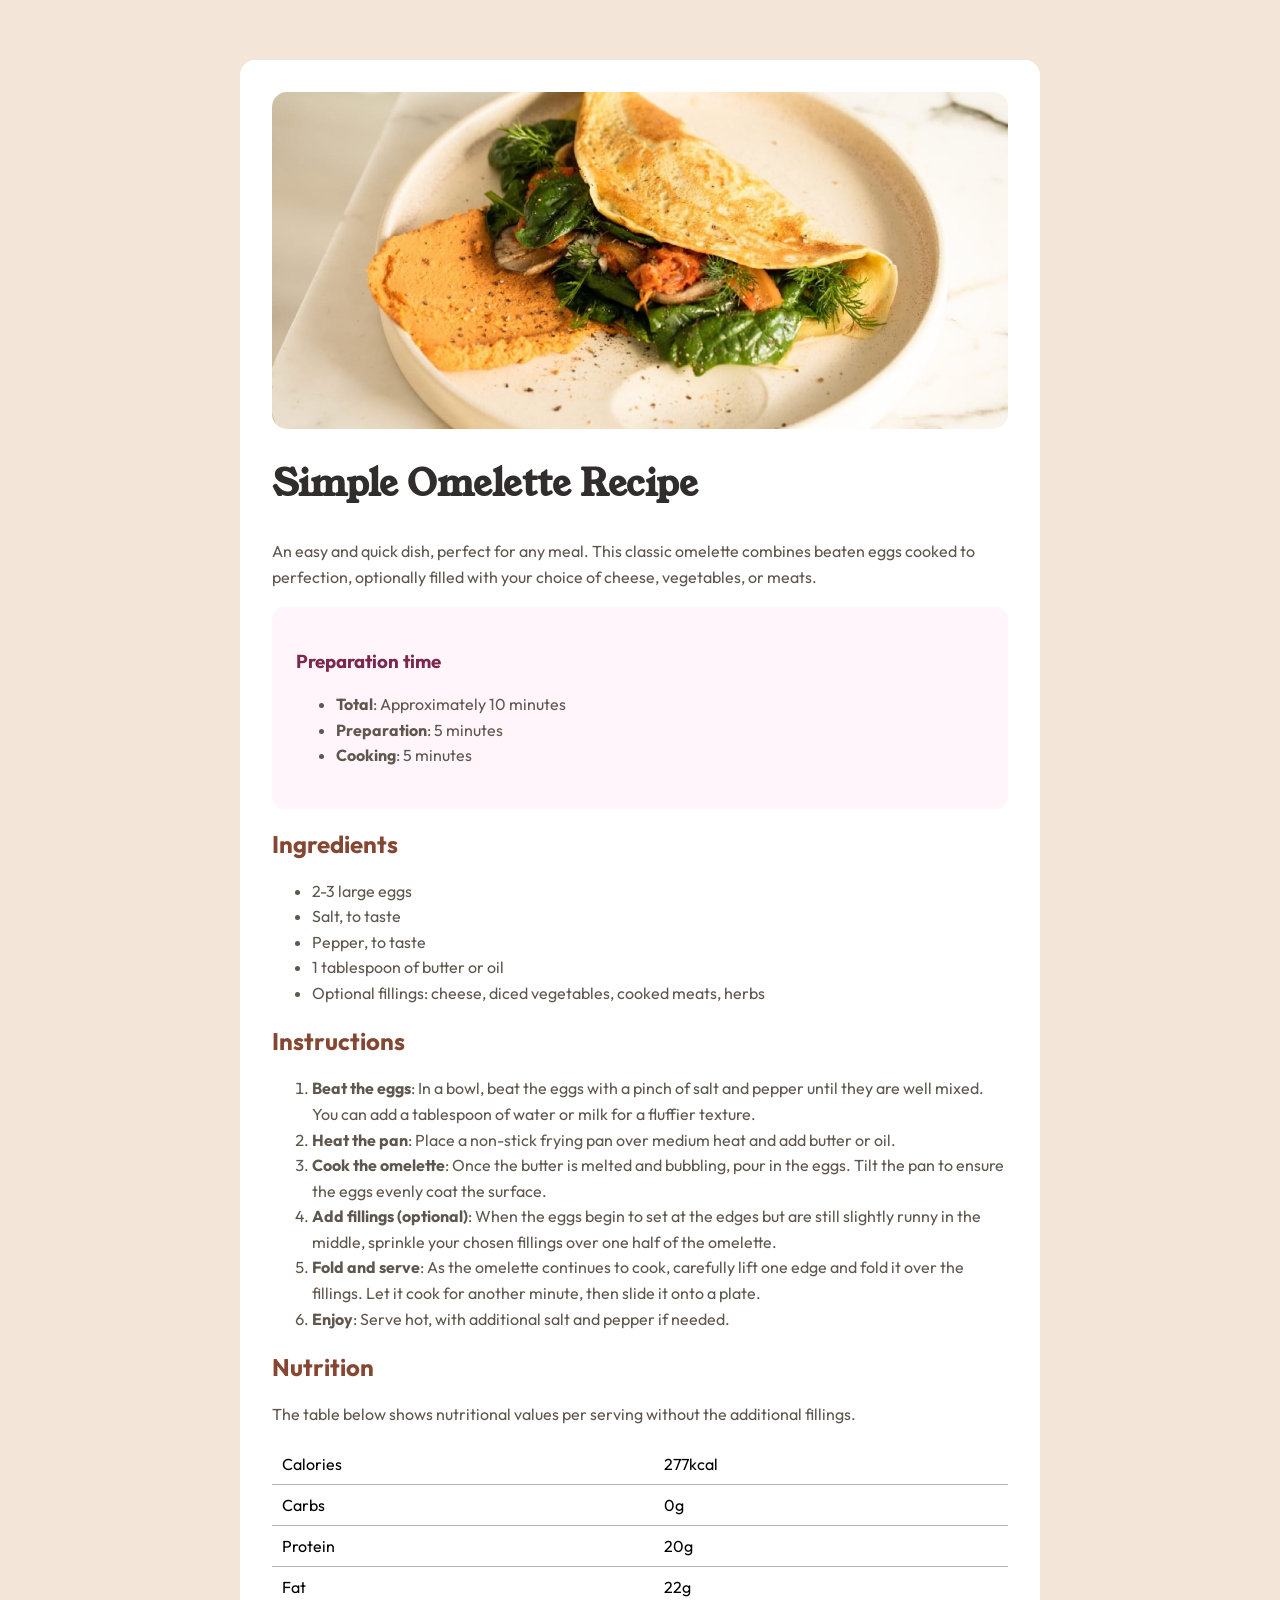
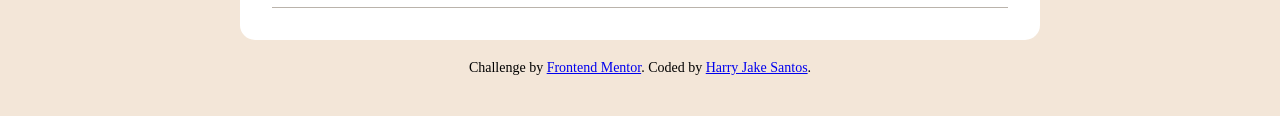
==== index.html @ 8bf8915b "Fix the file structure" ====
<!doctype html>
<html lang="en">
  <head>
    <meta charset="UTF-8" />
    <meta name="viewport" content="width=device-width, initial-scale=1.0" />
    <!-- displays site properly based on user's device -->
    <link rel="stylesheet" href="style.css" />
    <link
      rel="icon"
      type="image/png"
      sizes="32x32"
      href="./assets/images/favicon-32x32.png"
    />
    <title>Frontend Mentor | Recipe page</title>
  </head>

  <body>
    <main id="recipe-card">
      <section class="hero">
        <img src="assets/images/image-omelette.jpeg" alt="Omelette" />
        <h1>Simple Omelette Recipe</h1>

        <p>
          An easy and quick dish, perfect for any meal. This classic omelette
          combines beaten eggs cooked to perfection, optionally filled with your
          choice of cheese, vegetables, or meats.
        </p>
      </section>

      <section class="instruction">
        <article class="preparation-box">
          <h3>Preparation time</h3>
          <ul>
            <li><strong>Total</strong>: Approximately 10 minutes</li>
            <li><strong>Preparation</strong>: 5 minutes</li>
            <li><strong>Cooking</strong>: 5 minutes</li>
          </ul>
        </article>

        <article>
          <h2>Ingredients</h2>

          <ul>
            <li>2-3 large eggs</li>
            <li>Salt, to taste</li>
            <li>Pepper, to taste</li>
            <li>1 tablespoon of butter or oil</li>
            <li>
              Optional fillings: cheese, diced vegetables, cooked meats, herbs
            </li>
          </ul>
        </article>

        <article>
          <h2>Instructions</h2>
          <ol>
            <li>
              <strong>Beat the eggs</strong>: In a bowl, beat the eggs with a
              pinch of salt and pepper until they are well mixed. You can add a
              tablespoon of water or milk for a fluffier texture.
            </li>
            <li>
              <strong>Heat the pan</strong>: Place a non-stick frying pan over
              medium heat and add butter or oil.
            </li>

            <li>
              <strong>Cook the omelette</strong>: Once the butter is melted and
              bubbling, pour in the eggs. Tilt the pan to ensure the eggs evenly
              coat the surface.
            </li>

            <li>
              <strong>Add fillings (optional)</strong>: When the eggs begin to
              set at the edges but are still slightly runny in the middle,
              sprinkle your chosen fillings over one half of the omelette.
            </li>

            <li>
              <strong>Fold and serve</strong>: As the omelette continues to
              cook, carefully lift one edge and fold it over the fillings. Let
              it cook for another minute, then slide it onto a plate.
            </li>

            <li>
              <strong>Enjoy</strong>: Serve hot, with additional salt and pepper
              if needed.
            </li>
          </ol>
        </article>

        <article>
          <h2>Nutrition</h2>
          <p>
            The table below shows nutritional values per serving without the
            additional fillings.
          </p>

          <table>
            <tr>
              <td>Calories</td>
              <td>277kcal</td>
            </tr>

            <tr>
              <td>Carbs</td>
              <td>0g</td>
            </tr>

            <tr>
              <td>Protein</td>
              <td>20g</td>
            </tr>

            <tr>
              <td>Fat</td>
              <td>22g</td>
            </tr>
          </table>
        </article>
      </section>
    </main>

    <footer class="attribution">
      Challenge by
      <a href="https://www.frontendmentor.io?ref=challenge">Frontend Mentor</a>.
      Coded by <a href="#">Harry Jake Santos</a>.
    </footer>
  </body>
</html>
---- style.css ----
@font-face {
  font-family: Young Serif;
  src: url(./assets/fonts/young-serif/YoungSerif-Regular.ttf);
}

@font-face {
  font-family: Outfit;
  src: url(./assets/fonts/outfit/Outfit-VariableFont_wght.ttf);
}

/* Reset some default spacing */
body {
  background-color: hsl(30, 54%, 90%);
  margin: 0;
  padding: 16px;
}

/* Main container */
#recipe-card {
  background-color: white;
  width: 100%;
  max-width: 736px;
  margin: 20px auto;
  padding: 24px 16px;
  border-radius: 15px;
}

/* Typography */
main {
  font-family: "Outfit";
}

h1 {
  font-family: "Young Serif";
  color: hsl(24, 5%, 18%);
  font-size: clamp(24px, 5vw, 36px);
}

h2 {
  color: hsl(14, 45%, 36%);
}

h3 {
  color: hsl(332, 51%, 32%);
}

p,
li {
  color: hsl(30, 10%, 34%);
  font-size: clamp(14px, 2.5vw, 16px);
  line-height: 1.6;
}

/* Preparation box */
.preparation-box {
  background-color: hsl(330, 100%, 98%);
  padding: 20px;
  border-radius: 12px;
}

/* Image */
img {
  width: 100%;
  height: auto;
  display: block;
  border-radius: 15px;
  margin-bottom: 16px;
}

/* Table */
table {
  width: 100%;
  border-collapse: collapse;
}

th,
td {
  border-bottom: 1px solid hsl(30, 10%, 70%);
  padding: 10px;
  text-align: left;
}

.attribution {
  text-align: center;
  font-size: 14px;
}

:focus {
  outline: 2px solid hsl(14, 45%, 36%);
  outline-offset: 2px;
}

/* Tablet */
@media (min-width: 768px) {
  #recipe-card {
    padding: 32px;
  }

  .preparation-box {
    padding: 24px;
  }
}

/* Desktop */
@media (min-width: 1024px) {
  body {
    padding: 40px;
  }
}
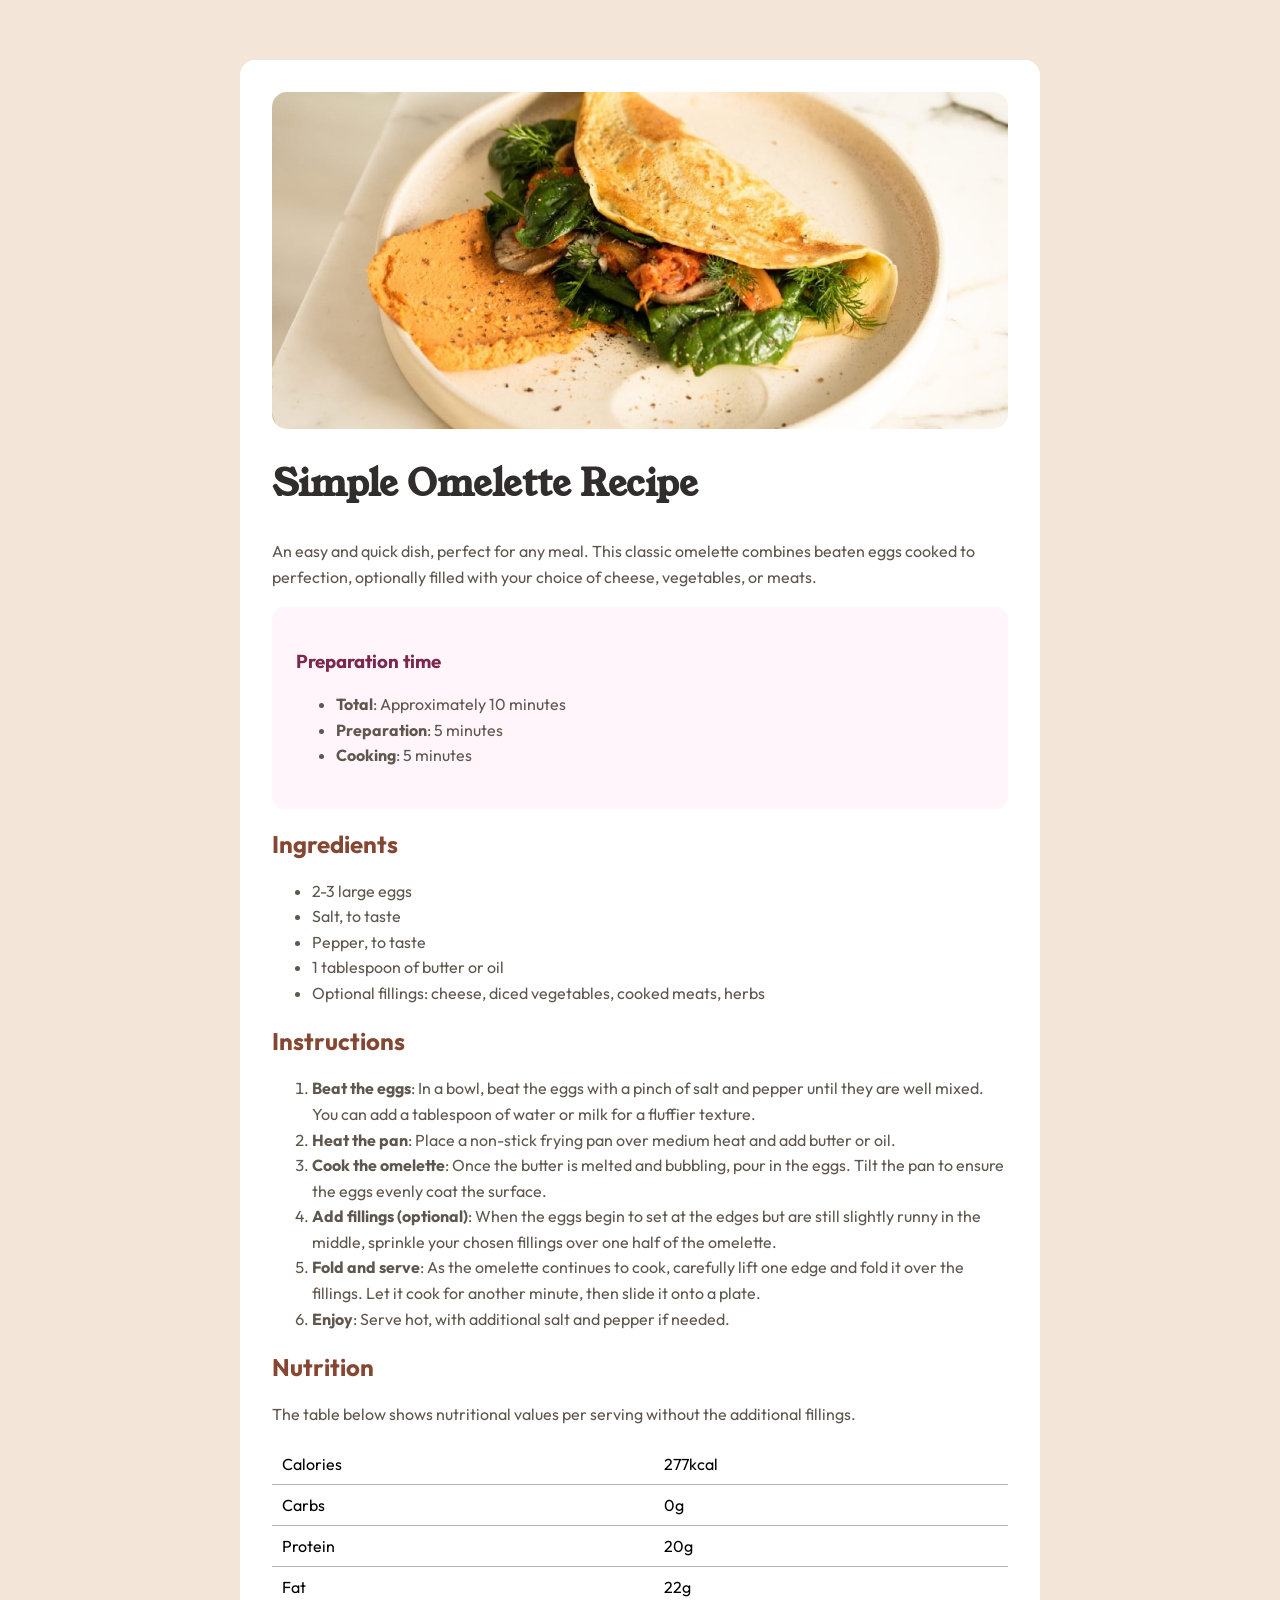
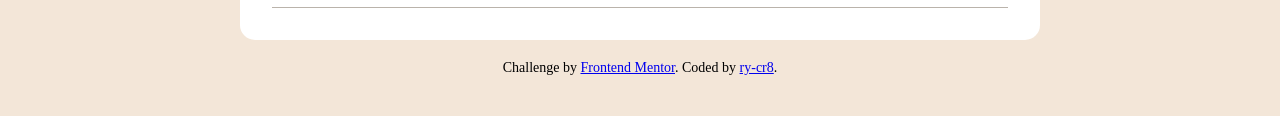
==== commit 0e0fd6fa: "Added a profile link" ====
--- a/index.html
+++ b/index.html
@@ -124,7 +124,7 @@
     <footer class="attribution">
       Challenge by
       <a href="https://www.frontendmentor.io?ref=challenge">Frontend Mentor</a>.
-      Coded by <a href="#">Harry Jake Santos</a>.
+      Coded by <a href="https://github.com/ry-cr8">ry-cr8</a>.
     </footer>
   </body>
 </html>
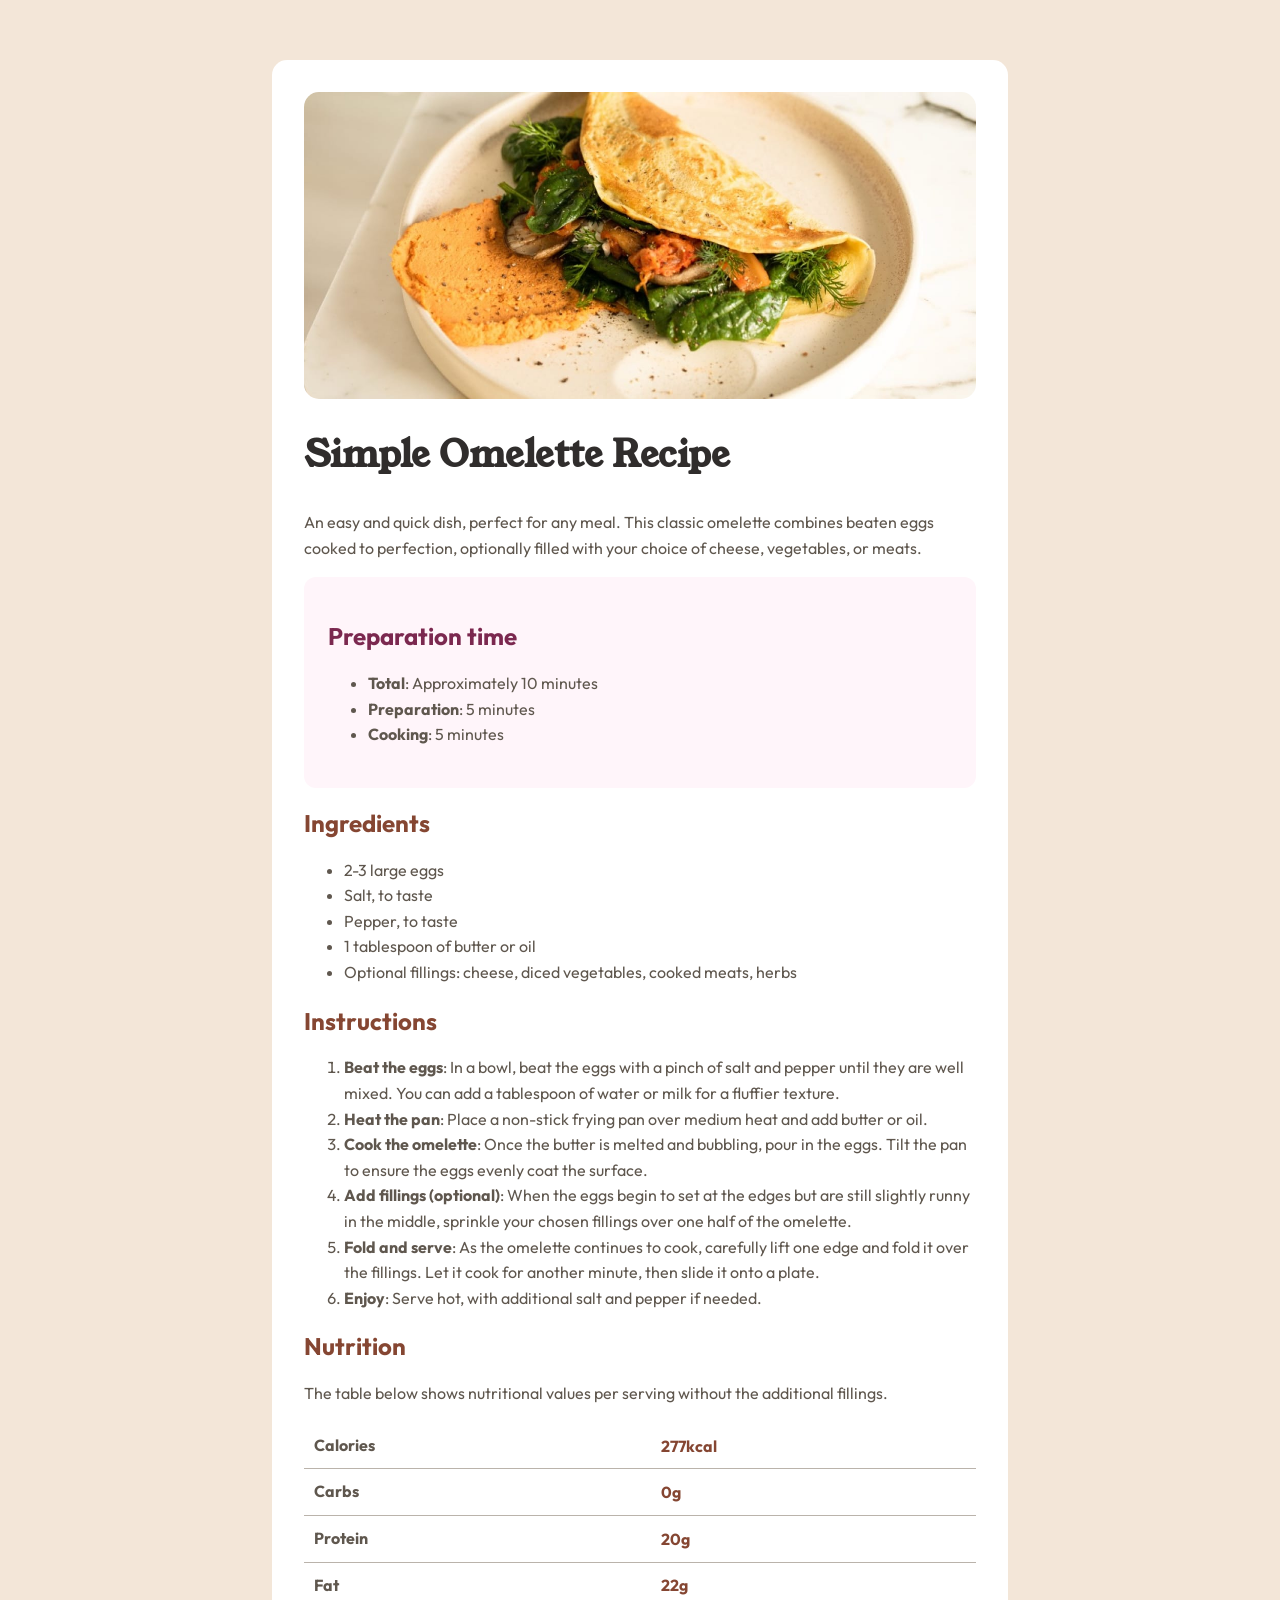
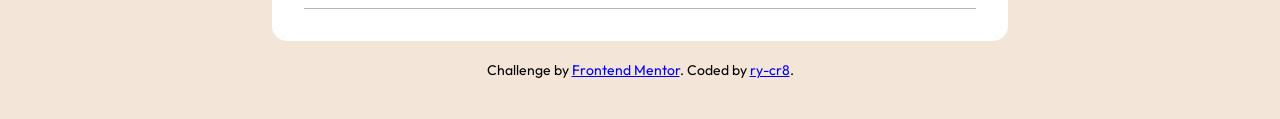
==== commit ad4b5555: "Improve semantic HTML, accessibility, and responsive CSS units" ====
--- a/index.html
+++ b/index.html
@@ -15,9 +15,12 @@
   </head>
 
   <body>
-    <main id="recipe-card">
+    <main class="recipe-card">
       <section class="hero">
-        <img src="assets/images/image-omelette.jpeg" alt="Omelette" />
+        <img
+          src="assets/images/image-omelette.jpeg"
+          alt="A freshly cooked omelette on a plate"
+        />
         <h1>Simple Omelette Recipe</h1>
 
         <p>
@@ -27,97 +30,97 @@
         </p>
       </section>
 
-      <section class="instruction">
-        <article class="preparation-box">
-          <h3>Preparation time</h3>
-          <ul>
-            <li><strong>Total</strong>: Approximately 10 minutes</li>
-            <li><strong>Preparation</strong>: 5 minutes</li>
-            <li><strong>Cooking</strong>: 5 minutes</li>
-          </ul>
-        </article>
+      <section class="preparation-box">
+        <h2 class="prept">Preparation time</h2>
+        <ul>
+          <li><strong>Total</strong>: Approximately 10 minutes</li>
+          <li><strong>Preparation</strong>: 5 minutes</li>
+          <li><strong>Cooking</strong>: 5 minutes</li>
+        </ul>
+      </section>
 
-        <article>
-          <h2>Ingredients</h2>
+      <section>
+        <h2>Ingredients</h2>
 
-          <ul>
-            <li>2-3 large eggs</li>
-            <li>Salt, to taste</li>
-            <li>Pepper, to taste</li>
-            <li>1 tablespoon of butter or oil</li>
-            <li>
-              Optional fillings: cheese, diced vegetables, cooked meats, herbs
-            </li>
-          </ul>
-        </article>
+        <ul>
+          <li>2-3 large eggs</li>
+          <li>Salt, to taste</li>
+          <li>Pepper, to taste</li>
+          <li>1 tablespoon of butter or oil</li>
+          <li>
+            Optional fillings: cheese, diced vegetables, cooked meats, herbs
+          </li>
+        </ul>
+      </section>
 
-        <article>
-          <h2>Instructions</h2>
-          <ol>
-            <li>
-              <strong>Beat the eggs</strong>: In a bowl, beat the eggs with a
-              pinch of salt and pepper until they are well mixed. You can add a
-              tablespoon of water or milk for a fluffier texture.
-            </li>
-            <li>
-              <strong>Heat the pan</strong>: Place a non-stick frying pan over
-              medium heat and add butter or oil.
-            </li>
+      <section>
+        <h2>Instructions</h2>
+        <ol>
+          <li>
+            <strong>Beat the eggs</strong>: In a bowl, beat the eggs with a
+            pinch of salt and pepper until they are well mixed. You can add a
+            tablespoon of water or milk for a fluffier texture.
+          </li>
+          <li>
+            <strong>Heat the pan</strong>: Place a non-stick frying pan over
+            medium heat and add butter or oil.
+          </li>
 
-            <li>
-              <strong>Cook the omelette</strong>: Once the butter is melted and
-              bubbling, pour in the eggs. Tilt the pan to ensure the eggs evenly
-              coat the surface.
-            </li>
+          <li>
+            <strong>Cook the omelette</strong>: Once the butter is melted and
+            bubbling, pour in the eggs. Tilt the pan to ensure the eggs evenly
+            coat the surface.
+          </li>
 
-            <li>
-              <strong>Add fillings (optional)</strong>: When the eggs begin to
-              set at the edges but are still slightly runny in the middle,
-              sprinkle your chosen fillings over one half of the omelette.
-            </li>
+          <li>
+            <strong>Add fillings (optional)</strong>: When the eggs begin to set
+            at the edges but are still slightly runny in the middle, sprinkle
+            your chosen fillings over one half of the omelette.
+          </li>
 
-            <li>
-              <strong>Fold and serve</strong>: As the omelette continues to
-              cook, carefully lift one edge and fold it over the fillings. Let
-              it cook for another minute, then slide it onto a plate.
-            </li>
+          <li>
+            <strong>Fold and serve</strong>: As the omelette continues to cook,
+            carefully lift one edge and fold it over the fillings. Let it cook
+            for another minute, then slide it onto a plate.
+          </li>
 
-            <li>
-              <strong>Enjoy</strong>: Serve hot, with additional salt and pepper
-              if needed.
-            </li>
-          </ol>
-        </article>
+          <li>
+            <strong>Enjoy</strong>: Serve hot, with additional salt and pepper
+            if needed.
+          </li>
+        </ol>
+      </section>
 
-        <article>
-          <h2>Nutrition</h2>
-          <p>
-            The table below shows nutritional values per serving without the
-            additional fillings.
-          </p>
+      <section>
+        <h2>Nutrition</h2>
+        <p>
+          The table below shows nutritional values per serving without the
+          additional fillings.
+        </p>
 
-          <table>
+        <table>
+          <tbody>
             <tr>
-              <td>Calories</td>
-              <td>277kcal</td>
+              <th scope="row">Calories</th>
+              <td><strong>277kcal</strong></td>
             </tr>
 
             <tr>
-              <td>Carbs</td>
-              <td>0g</td>
+              <th scope="row">Carbs</th>
+              <td><strong>0g</strong></td>
             </tr>
 
             <tr>
-              <td>Protein</td>
-              <td>20g</td>
+              <th scope="row">Protein</th>
+              <td><strong>20g</strong></td>
             </tr>
 
             <tr>
-              <td>Fat</td>
-              <td>22g</td>
+              <th scope="row">Fat</th>
+              <td><strong>22g</strong></td>
             </tr>
-          </table>
-        </article>
+          </tbody>
+        </table>
       </section>
     </main>
 
--- a/style.css
+++ b/style.css
@@ -1,3 +1,9 @@
+*,
+*::before,
+*::after {
+  box-sizing: border-box;
+}
+
 @font-face {
   font-family: Young Serif;
   src: url(./assets/fonts/young-serif/YoungSerif-Regular.ttf);
@@ -12,59 +18,61 @@
 body {
   background-color: hsl(30, 54%, 90%);
   margin: 0;
-  padding: 16px;
+  padding: 1rem;
 }
 
 /* Main container */
-#recipe-card {
+.recipe-card {
   background-color: white;
   width: 100%;
-  max-width: 736px;
-  margin: 20px auto;
-  padding: 24px 16px;
-  border-radius: 15px;
+  max-width: 46rem;
+  margin: 1.25rem auto;
+  padding: 1.5rem 1rem;
+  border-radius: 0.9375rem;
 }
 
 /* Typography */
 main {
-  font-family: "Outfit";
+  font-family: "Outfit", sans-serif;
 }
 
 h1 {
-  font-family: "Young Serif";
+  font-family: "Young Serif", serif;
   color: hsl(24, 5%, 18%);
-  font-size: clamp(24px, 5vw, 36px);
+  font-size: clamp(1.5rem, 5vw, 2.25rem);
 }
 
-h2 {
+h2,
+td {
   color: hsl(14, 45%, 36%);
 }
 
-h3 {
+.prept {
   color: hsl(332, 51%, 32%);
 }
 
 p,
-li {
+li,
+th {
   color: hsl(30, 10%, 34%);
-  font-size: clamp(14px, 2.5vw, 16px);
+  font-size: clamp(0.875rem, 2.5vw, 1rem);
   line-height: 1.6;
 }
 
 /* Preparation box */
 .preparation-box {
   background-color: hsl(330, 100%, 98%);
-  padding: 20px;
-  border-radius: 12px;
+  padding: 1.25rem;
+  border-radius: 0.75rem;
 }
 
 /* Image */
-img {
+.hero img {
   width: 100%;
   height: auto;
   display: block;
-  border-radius: 15px;
-  margin-bottom: 16px;
+  border-radius: 0.9375rem;
+  margin-bottom: 1rem;
 }
 
 /* Table */
@@ -76,34 +84,47 @@
 th,
 td {
   border-bottom: 1px solid hsl(30, 10%, 70%);
-  padding: 10px;
+  padding: 0.625rem;
   text-align: left;
+}
+
+footer {
+  font-family: "Outfit", sans-serif;
 }
 
 .attribution {
   text-align: center;
-  font-size: 14px;
+  font-size: 0.875rem;
+}
+
+/* Focus accessibility */
+:focus-visible {
+  outline: 0.125rem solid hsl(14, 45%, 36%);
+  outline-offset: 0.125rem;
 }
 
 :focus {
-  outline: 2px solid hsl(14, 45%, 36%);
-  outline-offset: 2px;
+  outline: 0.125rem solid hsl(14, 45%, 36%);
+}
+
+:focus:not(:focus-visible) {
+  outline: none;
 }
 
 /* Tablet */
-@media (min-width: 768px) {
-  #recipe-card {
-    padding: 32px;
+@media (min-width: 48rem) {
+  .recipe-card {
+    padding: 2rem;
   }
 
   .preparation-box {
-    padding: 24px;
+    padding: 1.5rem;
   }
 }
 
 /* Desktop */
-@media (min-width: 1024px) {
+@media (min-width: 64rem) {
   body {
-    padding: 40px;
+    padding: 2.5rem;
   }
 }
